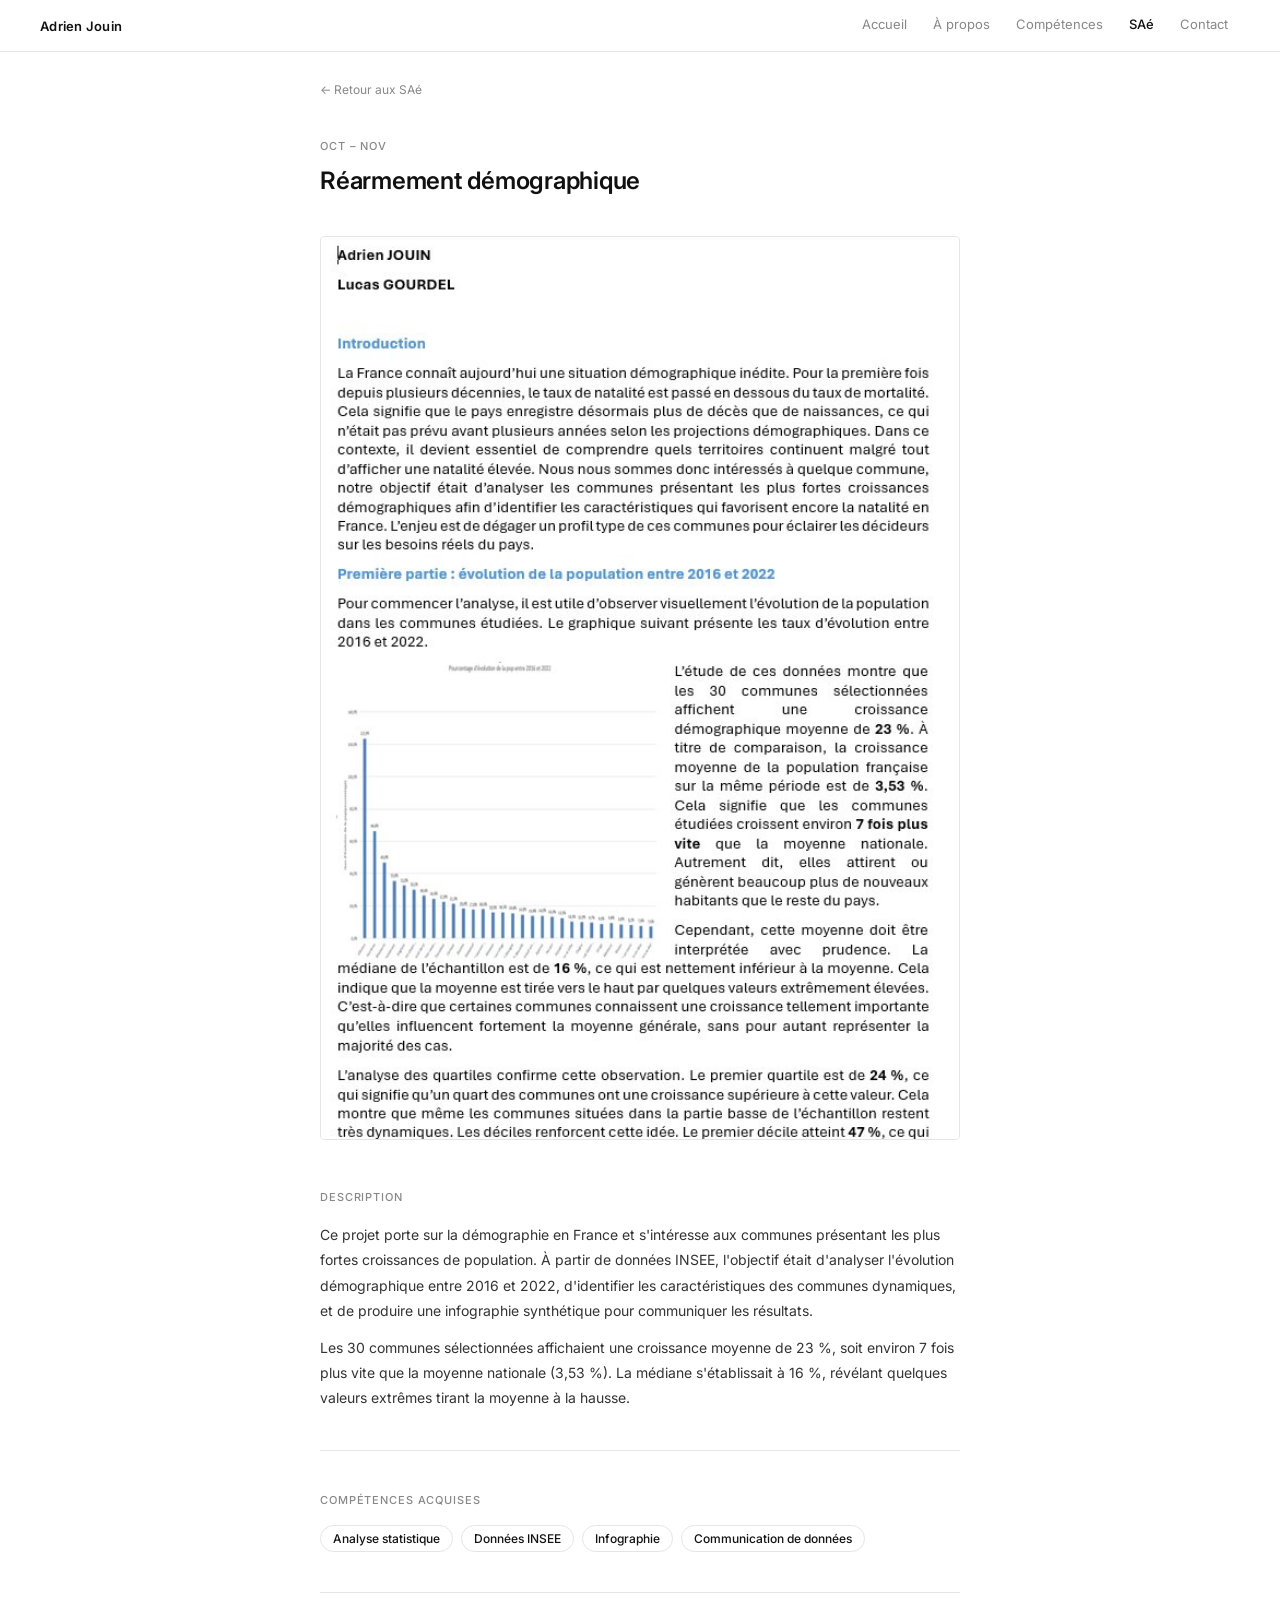
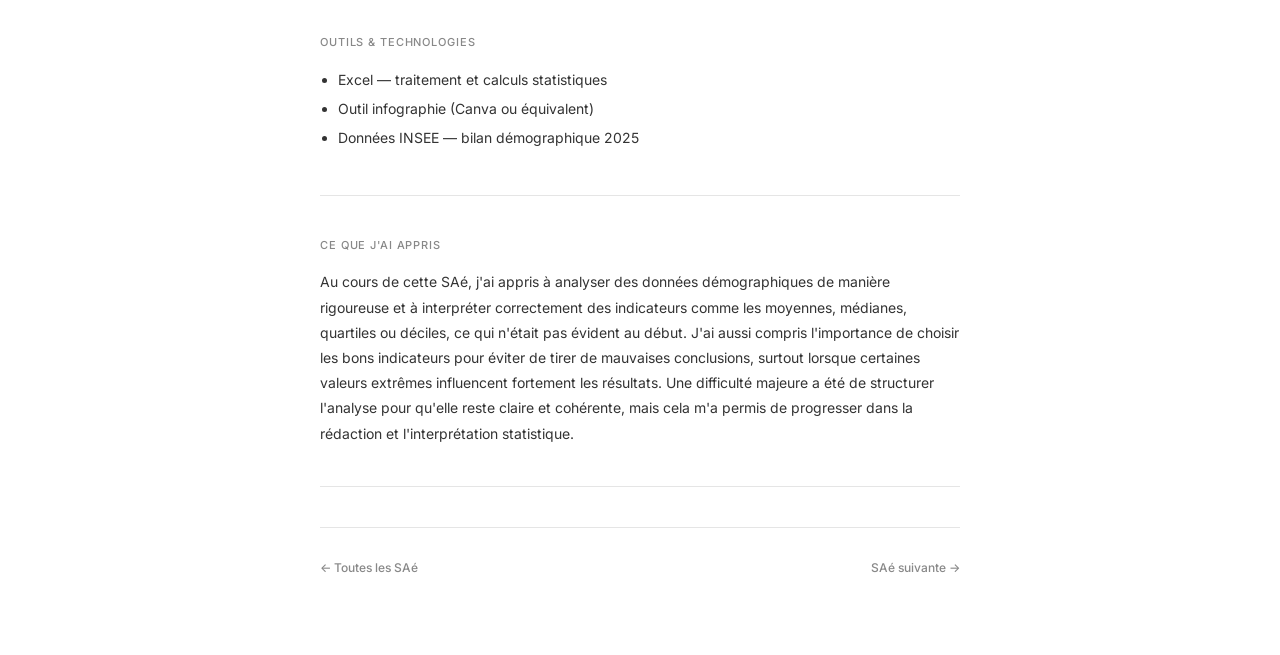
==== pages/sae/demographie.html @ 9fcb9cd6 "Add files via upload" ====
<!DOCTYPE html>
<html lang="fr">
<head>
<meta charset="UTF-8">
<meta name="viewport" content="width=device-width, initial-scale=1.0">
<title>Réarmement démographique · Portfolio</title>
<link rel="stylesheet" href="../../style.css">
<style>
.sae-wrap { max-width: 720px; margin: 0 auto; padding: 80px 40px 80px; }
.back-link { display:inline-flex;align-items:center;gap:6px;font-size:12px;color:var(--muted);text-decoration:none;margin-bottom:40px;transition:color .15s; }
.back-link:hover { color:var(--text); }
.sae-period { font-size:11px;font-weight:500;letter-spacing:0.08em;text-transform:uppercase;color:var(--muted);margin-bottom:8px; }
h1 { font-size:24px;font-weight:600;letter-spacing:-0.01em;margin-bottom:40px;line-height:1.3; }
.sae-img { width:100%;background:var(--bg2);border:1px solid var(--border);border-radius:var(--radius);margin-bottom:48px;overflow:hidden; }
.sae-img img { width:100%;height:auto;display:block; }
.section { margin-bottom:40px;padding-bottom:40px;border-bottom:1px solid var(--border); }
.section:last-of-type { border-bottom:none; }
.section-label { font-size:11px;font-weight:500;letter-spacing:0.08em;text-transform:uppercase;color:var(--muted);margin-bottom:14px; }
.tags { display:flex;flex-wrap:wrap;gap:8px; }
.tag { font-size:12px;font-weight:500;padding:5px 12px;border:1px solid var(--border);border-radius:20px;color:var(--text); }
p,li { font-size:14px;line-height:1.8;color:#333; }
ul { padding-left:18px; }
li { margin-bottom:4px; }
.bottom-nav { display:flex;justify-content:space-between;align-items:center;padding-top:32px;margin-top:40px;border-top:1px solid var(--border); }
.bottom-nav a { font-size:12px;font-weight:500;color:var(--muted);text-decoration:none;transition:color .15s; }
.bottom-nav a:hover { color:var(--text); }
@media (max-width:600px) { .sae-wrap { padding:76px 18px 60px; } }
</style>
</head>
<body>
<nav>
  <a class="nav-logo" href="../../index.html">Adrien Jouin</a>
  <ul class="nav-links">
    <li><a href="../../index.html">Accueil</a></li>
    <li><a href="../apropos.html">À propos</a></li>
    <li><a href="../competences.html">Compétences</a></li>
    <li><a href="../saes.html" class="active">SAé</a></li>
    <li><a href="../contact.html">Contact</a></li>
  </ul>
</nav>
<div class="sae-wrap">
  <a class="back-link" href="../saes.html">← Retour aux SAé</a>
  <p class="sae-period">Oct – Nov</p>
  <h1>Réarmement démographique</h1>
  <div class="sae-img">
    <img src="../../images/demographie.png" alt="Réarmement démographique">
  </div>
  <div class="section">
    <p class="section-label">Description</p>
    <p>Ce projet porte sur la démographie en France et s'intéresse aux communes présentant les plus fortes croissances de population. À partir de données INSEE, l'objectif était d'analyser l'évolution démographique entre 2016 et 2022, d'identifier les caractéristiques des communes dynamiques, et de produire une infographie synthétique pour communiquer les résultats.</p>
    <p style="margin-top:12px">Les 30 communes sélectionnées affichaient une croissance moyenne de 23 %, soit environ 7 fois plus vite que la moyenne nationale (3,53 %). La médiane s'établissait à 16 %, révélant quelques valeurs extrêmes tirant la moyenne à la hausse.</p>
  </div>
  <div class="section">
    <p class="section-label">Compétences acquises</p>
    <div class="tags">
      <span class="tag">Analyse statistique</span>
      <span class="tag">Données INSEE</span>
      <span class="tag">Infographie</span>
      <span class="tag">Communication de données</span>
    </div>
  </div>
  <div class="section">
    <p class="section-label">Outils &amp; Technologies</p>
    <ul>
      <li>Excel — traitement et calculs statistiques</li>
      <li>Outil infographie (Canva ou équivalent)</li>
      <li>Données INSEE — bilan démographique 2025</li>
    </ul>
  </div>
  <div class="section">
    <p class="section-label">Ce que j'ai appris</p>
    <p>Au cours de cette SAé, j'ai appris à analyser des données démographiques de manière rigoureuse et à interpréter correctement des indicateurs comme les moyennes, médianes, quartiles ou déciles, ce qui n'était pas évident au début. J'ai aussi compris l'importance de choisir les bons indicateurs pour éviter de tirer de mauvaises conclusions, surtout lorsque certaines valeurs extrêmes influencent fortement les résultats. Une difficulté majeure a été de structurer l'analyse pour qu'elle reste claire et cohérente, mais cela m'a permis de progresser dans la rédaction et l'interprétation statistique.</p>
  </div>
  <div class="bottom-nav">
    <a href="../saes.html">← Toutes les SAé</a>
    <a href="python-json.html">SAé suivante →</a>
  </div>
</div>
</body>
</html>
---- style.css ----
@import url('https://fonts.googleapis.com/css2?family=Inter:wght@300;400;500;600;700&display=swap');

:root {
  --bg: #ffffff;
  --bg2: #f8f8f8;
  --border: #e5e5e5;
  --text: #111111;
  --muted: #888888;
  --accent: #111111;
  --radius: 4px;
}

*, *::before, *::after { box-sizing: border-box; margin: 0; padding: 0; }
html { scroll-behavior: smooth; }
body { font-family: 'Inter', sans-serif; background: var(--bg); color: var(--text); font-size: 14px; }

/* NAV */
nav {
  position: fixed; top: 0; left: 0; right: 0; z-index: 200;
  height: 52px;
  background: #fff;
  border-bottom: 1px solid var(--border);
  display: flex; align-items: center; justify-content: space-between;
  padding: 0 40px;
}
.nav-logo {
  font-size: 13px; font-weight: 600; letter-spacing: 0.02em;
  color: var(--text); text-decoration: none;
}
.nav-links { display: flex; gap: 2px; list-style: none; }
.nav-links a {
  font-size: 13px; font-weight: 400;
  color: var(--muted); text-decoration: none;
  padding: 6px 12px; border-radius: var(--radius);
  transition: color .15s, background .15s;
}
.nav-links a:hover { color: var(--text); background: var(--bg2); }
.nav-links a.active { color: var(--text); font-weight: 500; }

@media (max-width: 700px) {
  nav { padding: 0 16px; }
  .nav-links a { padding: 6px 8px; font-size: 12px; }
}
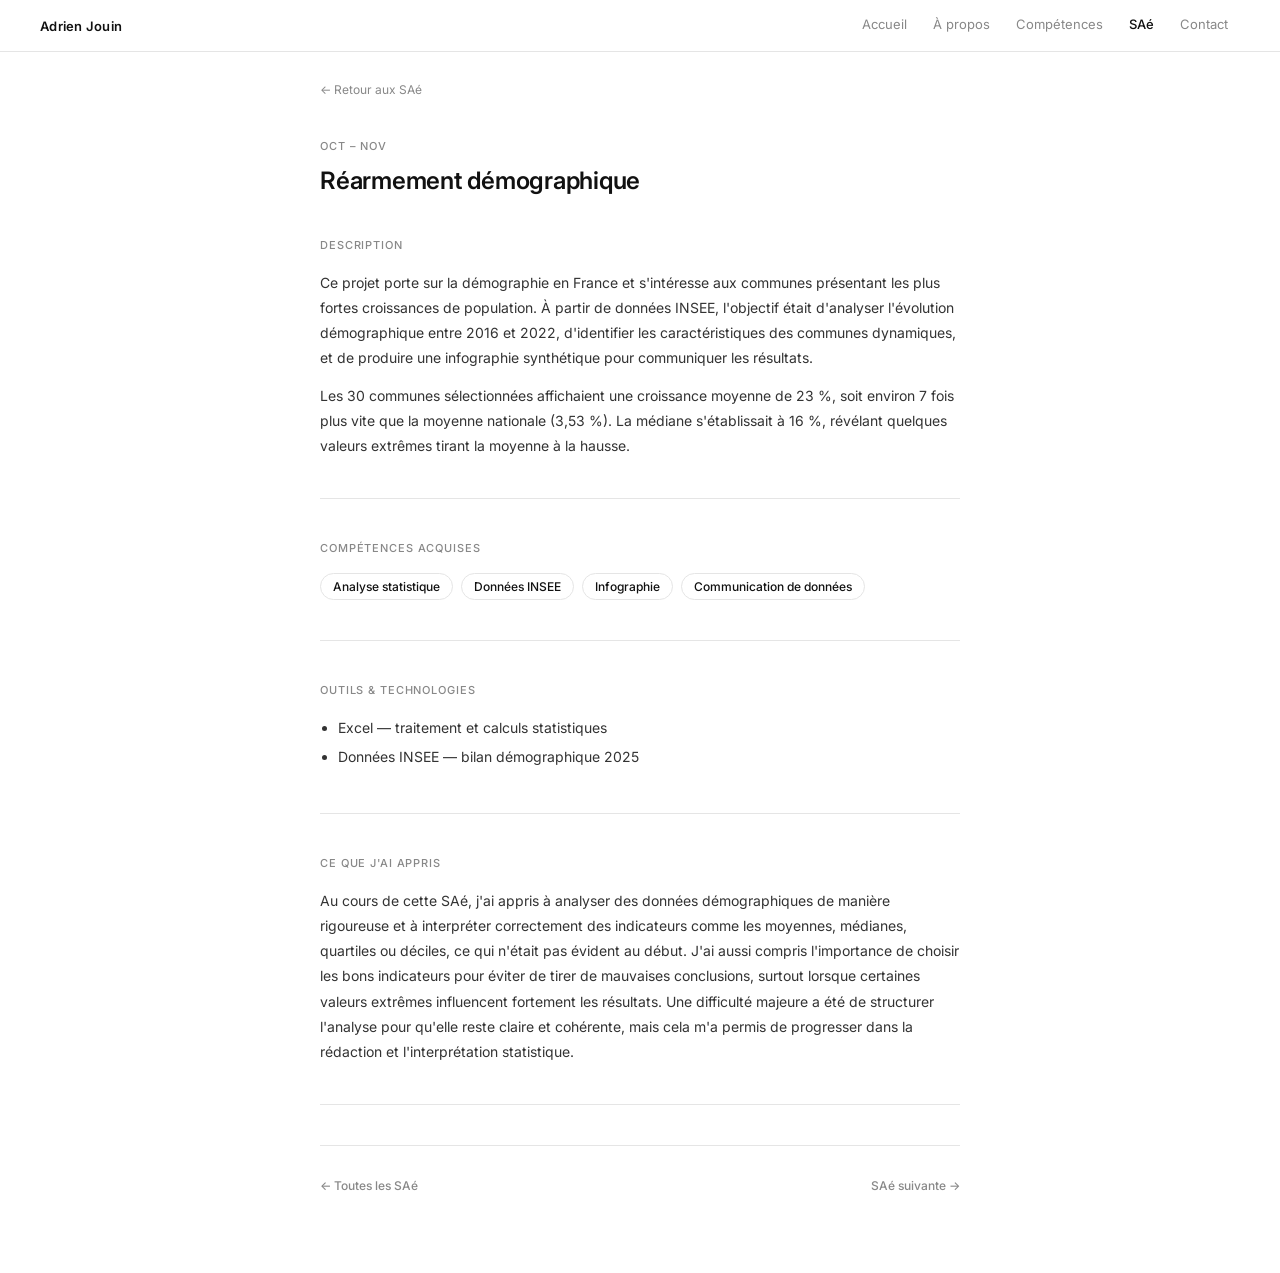
==== commit 1b62ae5c: "Add files via upload" ====
--- a/pages/sae/demographie.html
+++ b/pages/sae/demographie.html
@@ -42,9 +42,6 @@
   <a class="back-link" href="../saes.html">← Retour aux SAé</a>
   <p class="sae-period">Oct – Nov</p>
   <h1>Réarmement démographique</h1>
-  <div class="sae-img">
-    <img src="../../images/demographie.png" alt="Réarmement démographique">
-  </div>
   <div class="section">
     <p class="section-label">Description</p>
     <p>Ce projet porte sur la démographie en France et s'intéresse aux communes présentant les plus fortes croissances de population. À partir de données INSEE, l'objectif était d'analyser l'évolution démographique entre 2016 et 2022, d'identifier les caractéristiques des communes dynamiques, et de produire une infographie synthétique pour communiquer les résultats.</p>
@@ -63,7 +60,6 @@
     <p class="section-label">Outils &amp; Technologies</p>
     <ul>
       <li>Excel — traitement et calculs statistiques</li>
-      <li>Outil infographie (Canva ou équivalent)</li>
       <li>Données INSEE — bilan démographique 2025</li>
     </ul>
   </div>
